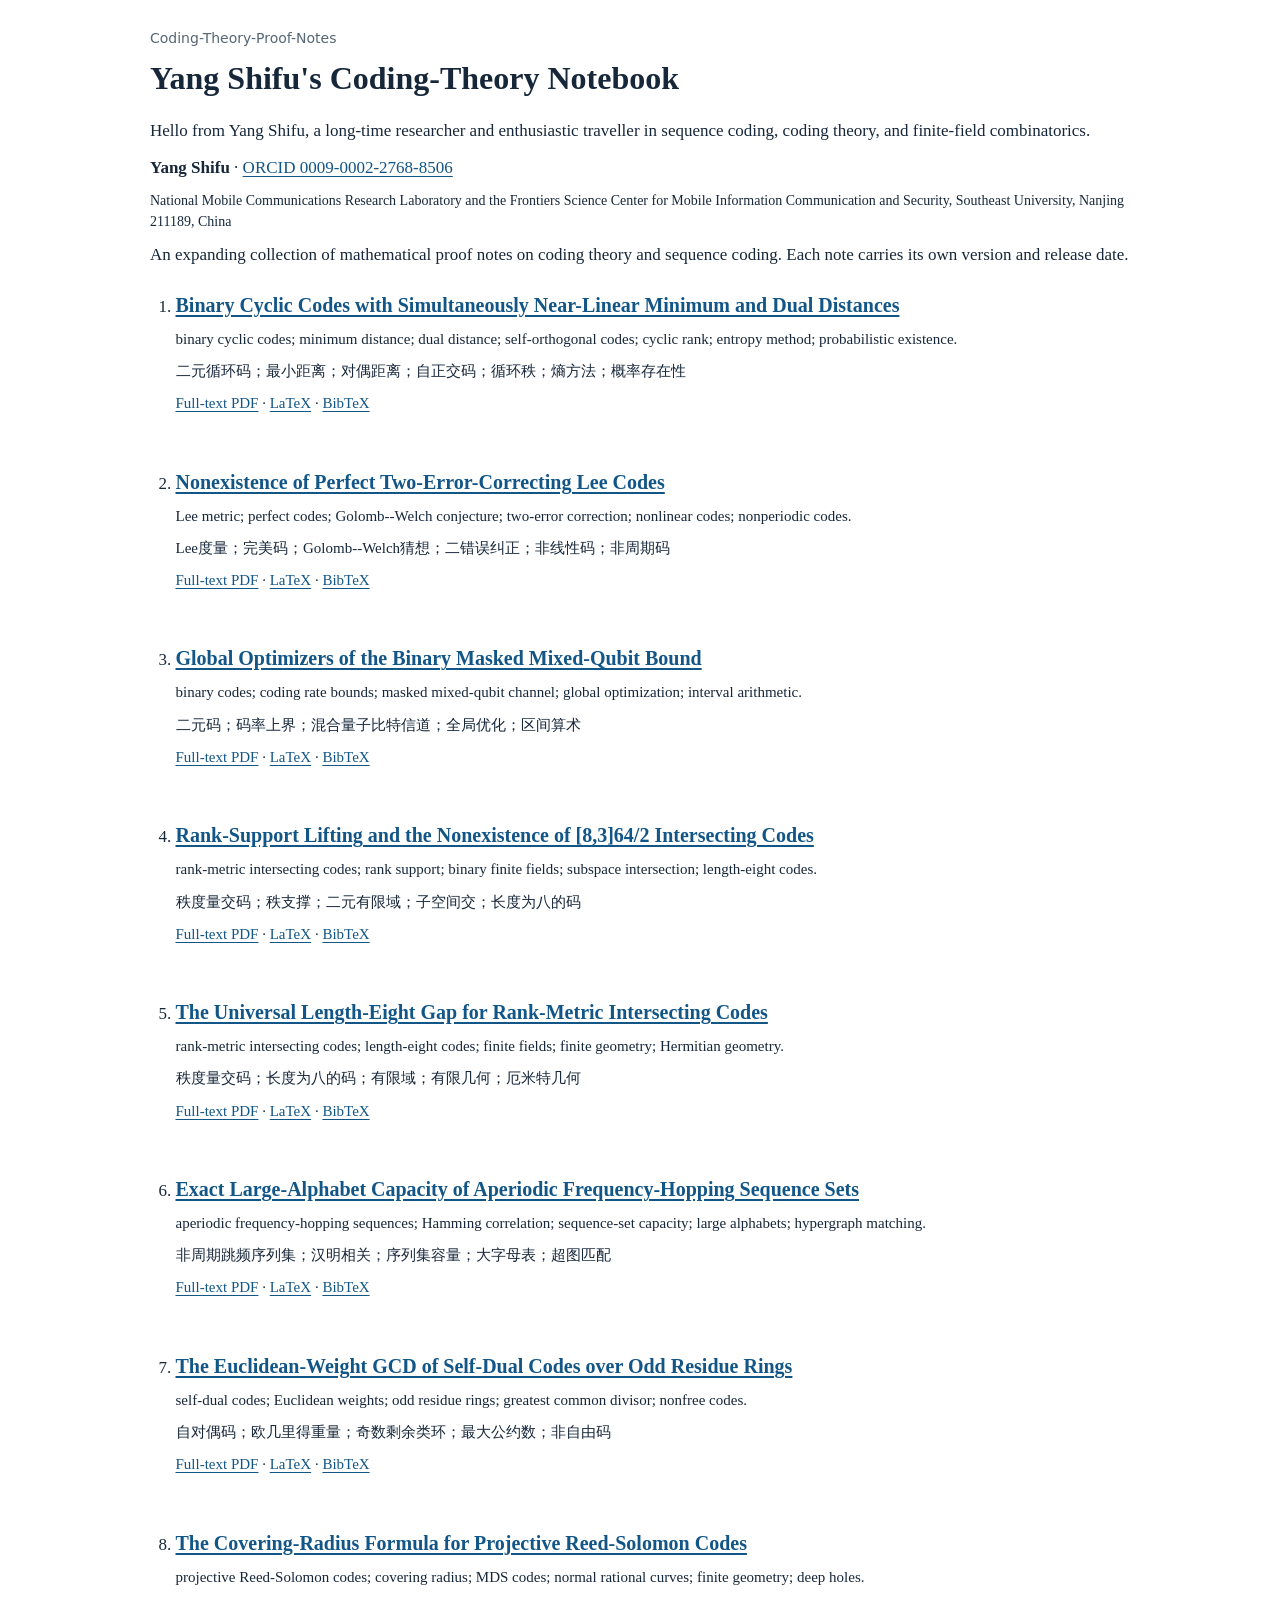
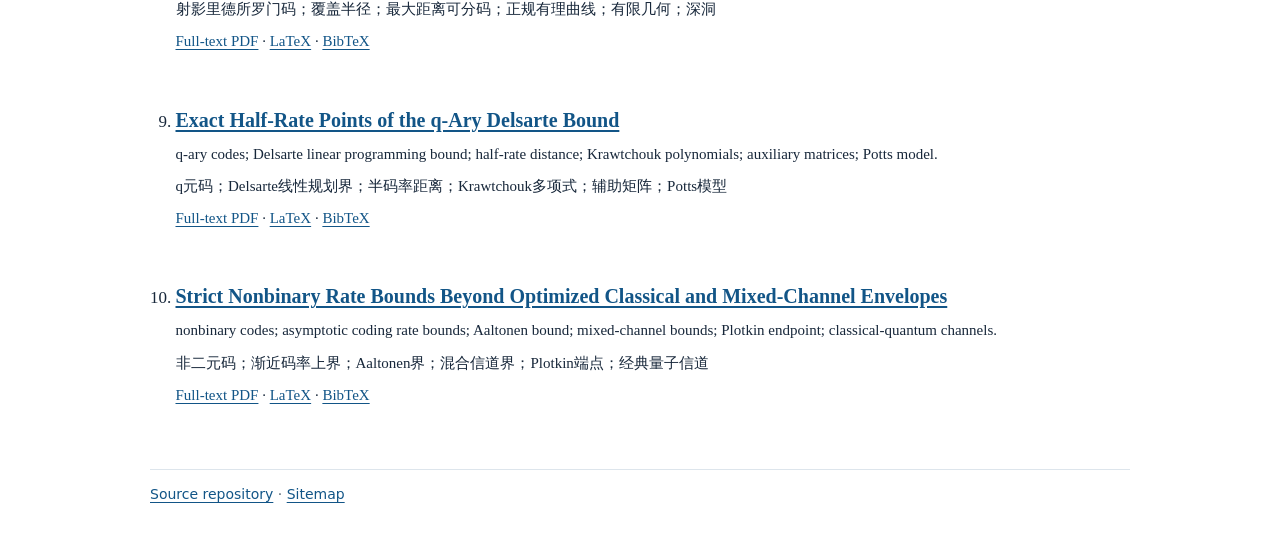
==== index.html @ 79b098e8 "Initial publication" ====
<!doctype html>
<html lang="en">
<head>
  <meta charset="utf-8">
  <meta name="google-site-verification" content="MmhAzGW1B0aaoLv4dR7khDfkvWamBBM7JXjq_nHmTCQ" />
  <meta name="viewport" content="width=device-width, initial-scale=1">
  <title>Yang Shifu&#x27;s Coding-Theory Notebook</title>
  <meta name="description" content="Mathematical proof notes by Yang Shifu on coding theory, sequence coding, finite fields and finite geometry.">
  <meta name="author" content="Yang Shifu">
  <meta name="robots" content="index,follow">
  <link rel="canonical" href="https://stalin1943.github.io/Coding-Theory-Proof-Notes/">
  <link rel="stylesheet" href="styles.css">
  <script type="application/ld+json">{"@context":"https://schema.org","@type":"CollectionPage","name":"Yang Shifu's Coding-Theory Notebook","url":"https://stalin1943.github.io/Coding-Theory-Proof-Notes/","author":{"@type":"Person","name":"Yang Shifu","sameAs":"https://orcid.org/0009-0002-2768-8506"},"@id":"https://stalin1943.github.io/Coding-Theory-Proof-Notes/#collection","dateModified":"2026-10-16"}</script>
</head>
<body>
<main>

  <header>
    <p class="kind">Coding-Theory-Proof-Notes</p>
    <h1>Yang Shifu's Coding-Theory Notebook</h1>
    <p>Hello from Yang Shifu, a long-time researcher and enthusiastic traveller in sequence coding, coding theory, and finite-field combinatorics.</p>
    <p><strong>Yang Shifu</strong> · <a href="https://orcid.org/0009-0002-2768-8506">ORCID 0009-0002-2768-8506</a></p>
    <p class="affiliation">National Mobile Communications Research Laboratory and the Frontiers Science Center for Mobile Information Communication and Security, Southeast University, Nanjing 211189, China</p>
    <p>An expanding collection of mathematical proof notes on coding theory and sequence coding. Each note carries its own version and release date.</p>
  </header>
  <ol class="notes"><li><h2><a href="binary-cyclic-minimum-dual-distance/">Binary Cyclic Codes with Simultaneously Near-Linear Minimum and Dual Distances</a></h2><p>binary cyclic codes; minimum distance; dual distance; self-orthogonal codes; cyclic rank; entropy method; probabilistic existence.</p><p lang="zh-Hans">二元循环码；最小距离；对偶距离；自正交码；循环秩；熵方法；概率存在性</p><p><a href="binary-cyclic-minimum-dual-distance/proof.pdf">Full-text PDF</a> · <a href="binary-cyclic-minimum-dual-distance/proof.tex">LaTeX</a> · <a href="binary-cyclic-minimum-dual-distance/citation.bib">BibTeX</a></p></li>
<li><h2><a href="perfect-radius-two-lee-codes/">Nonexistence of Perfect Two-Error-Correcting Lee Codes</a></h2><p>Lee metric; perfect codes; Golomb--Welch conjecture; two-error correction; nonlinear codes; nonperiodic codes.</p><p lang="zh-Hans">Lee度量；完美码；Golomb--Welch猜想；二错误纠正；非线性码；非周期码</p><p><a href="perfect-radius-two-lee-codes/proof.pdf">Full-text PDF</a> · <a href="perfect-radius-two-lee-codes/proof.tex">LaTeX</a> · <a href="perfect-radius-two-lee-codes/citation.bib">BibTeX</a></p></li>
<li><h2><a href="binary-masked-mixed-qubit-bound/">Global Optimizers of the Binary Masked Mixed-Qubit Bound</a></h2><p>binary codes; coding rate bounds; masked mixed-qubit channel; global optimization; interval arithmetic.</p><p lang="zh-Hans">二元码；码率上界；混合量子比特信道；全局优化；区间算术</p><p><a href="binary-masked-mixed-qubit-bound/proof.pdf">Full-text PDF</a> · <a href="binary-masked-mixed-qubit-bound/proof.tex">LaTeX</a> · <a href="binary-masked-mixed-qubit-bound/citation.bib">BibTeX</a></p></li>
<li><h2><a href="binary-rank-metric-length-eight/">Rank-Support Lifting and the Nonexistence of [8,3]64/2 Intersecting Codes</a></h2><p>rank-metric intersecting codes; rank support; binary finite fields; subspace intersection; length-eight codes.</p><p lang="zh-Hans">秩度量交码；秩支撑；二元有限域；子空间交；长度为八的码</p><p><a href="binary-rank-metric-length-eight/proof.pdf">Full-text PDF</a> · <a href="binary-rank-metric-length-eight/proof.tex">LaTeX</a> · <a href="binary-rank-metric-length-eight/citation.bib">BibTeX</a></p></li>
<li><h2><a href="rank-metric-length-eight-general-q/">The Universal Length-Eight Gap for Rank-Metric Intersecting Codes</a></h2><p>rank-metric intersecting codes; length-eight codes; finite fields; finite geometry; Hermitian geometry.</p><p lang="zh-Hans">秩度量交码；长度为八的码；有限域；有限几何；厄米特几何</p><p><a href="rank-metric-length-eight-general-q/proof.pdf">Full-text PDF</a> · <a href="rank-metric-length-eight-general-q/proof.tex">LaTeX</a> · <a href="rank-metric-length-eight-general-q/citation.bib">BibTeX</a></p></li>
<li><h2><a href="aperiodic-frequency-hopping-capacity/">Exact Large-Alphabet Capacity of Aperiodic Frequency-Hopping Sequence Sets</a></h2><p>aperiodic frequency-hopping sequences; Hamming correlation; sequence-set capacity; large alphabets; hypergraph matching.</p><p lang="zh-Hans">非周期跳频序列集；汉明相关；序列集容量；大字母表；超图匹配</p><p><a href="aperiodic-frequency-hopping-capacity/proof.pdf">Full-text PDF</a> · <a href="aperiodic-frequency-hopping-capacity/proof.tex">LaTeX</a> · <a href="aperiodic-frequency-hopping-capacity/citation.bib">BibTeX</a></p></li>
<li><h2><a href="self-dual-euclidean-weight-gcd/">The Euclidean-Weight GCD of Self-Dual Codes over Odd Residue Rings</a></h2><p>self-dual codes; Euclidean weights; odd residue rings; greatest common divisor; nonfree codes.</p><p lang="zh-Hans">自对偶码；欧几里得重量；奇数剩余类环；最大公约数；非自由码</p><p><a href="self-dual-euclidean-weight-gcd/proof.pdf">Full-text PDF</a> · <a href="self-dual-euclidean-weight-gcd/proof.tex">LaTeX</a> · <a href="self-dual-euclidean-weight-gcd/citation.bib">BibTeX</a></p></li>
<li><h2><a href="projective-reed-solomon-covering-radius/">The Covering-Radius Formula for Projective Reed-Solomon Codes</a></h2><p>projective Reed-Solomon codes; covering radius; MDS codes; normal rational curves; finite geometry; deep holes.</p><p lang="zh-Hans">射影里德所罗门码；覆盖半径；最大距离可分码；正规有理曲线；有限几何；深洞</p><p><a href="projective-reed-solomon-covering-radius/proof.pdf">Full-text PDF</a> · <a href="projective-reed-solomon-covering-radius/proof.tex">LaTeX</a> · <a href="projective-reed-solomon-covering-radius/citation.bib">BibTeX</a></p></li>
<li><h2><a href="qary-delsarte-half-rate/">Exact Half-Rate Points of the q-Ary Delsarte Bound</a></h2><p>q-ary codes; Delsarte linear programming bound; half-rate distance; Krawtchouk polynomials; auxiliary matrices; Potts model.</p><p lang="zh-Hans">q元码；Delsarte线性规划界；半码率距离；Krawtchouk多项式；辅助矩阵；Potts模型</p><p><a href="qary-delsarte-half-rate/proof.pdf">Full-text PDF</a> · <a href="qary-delsarte-half-rate/proof.tex">LaTeX</a> · <a href="qary-delsarte-half-rate/citation.bib">BibTeX</a></p></li>
<li><h2><a href="qary-strict-rate-bounds/">Strict Nonbinary Rate Bounds Beyond Optimized Classical and Mixed-Channel Envelopes</a></h2><p>nonbinary codes; asymptotic coding rate bounds; Aaltonen bound; mixed-channel bounds; Plotkin endpoint; classical-quantum channels.</p><p lang="zh-Hans">非二元码；渐近码率上界；Aaltonen界；混合信道界；Plotkin端点；经典量子信道</p><p><a href="qary-strict-rate-bounds/proof.pdf">Full-text PDF</a> · <a href="qary-strict-rate-bounds/proof.tex">LaTeX</a> · <a href="qary-strict-rate-bounds/citation.bib">BibTeX</a></p></li></ol>
  <footer><a href="https://github.com/stalin1943/Coding-Theory-Proof-Notes">Source repository</a> · <a href="sitemap.xml">Sitemap</a></footer>
</main>
</body>
</html>
---- styles.css ----
body{margin:0;background:#fff;color:#17273a;font:17px/1.65 Georgia,'Times New Roman',serif}main{max-width:980px;margin:28px auto;padding:0 24px}h1{font-size:2rem;line-height:1.18;margin:.35em 0 .6em}h2{font-size:1.25rem;line-height:1.3;margin:1.15em 0 .45em}p{margin:.5em 0}.kind,nav,footer{font:14px/1.5 system-ui,sans-serif;color:#566674}.author{font-size:18px}.affiliation{font-size:14px;line-height:1.5}.links a{display:inline-block;margin:0 .7em .4em 0;padding:.3em .55em;border:1px solid #c8d6e1;border-radius:3px}a{color:#125587;text-underline-offset:3px}a:hover{color:#0b3758}footer{margin:2.3em 0;border-top:1px solid #dde5ec;padding-top:1em}.notes{padding-left:1.5em}.notes li{padding:0 0 1.3em}.notes p{font-size:15px}.citation{overflow-wrap:anywhere}section{scroll-margin-top:1em}@media(max-width:600px){main{padding:0 16px;margin-top:18px}h1{font-size:1.6rem}body{font-size:16px}}
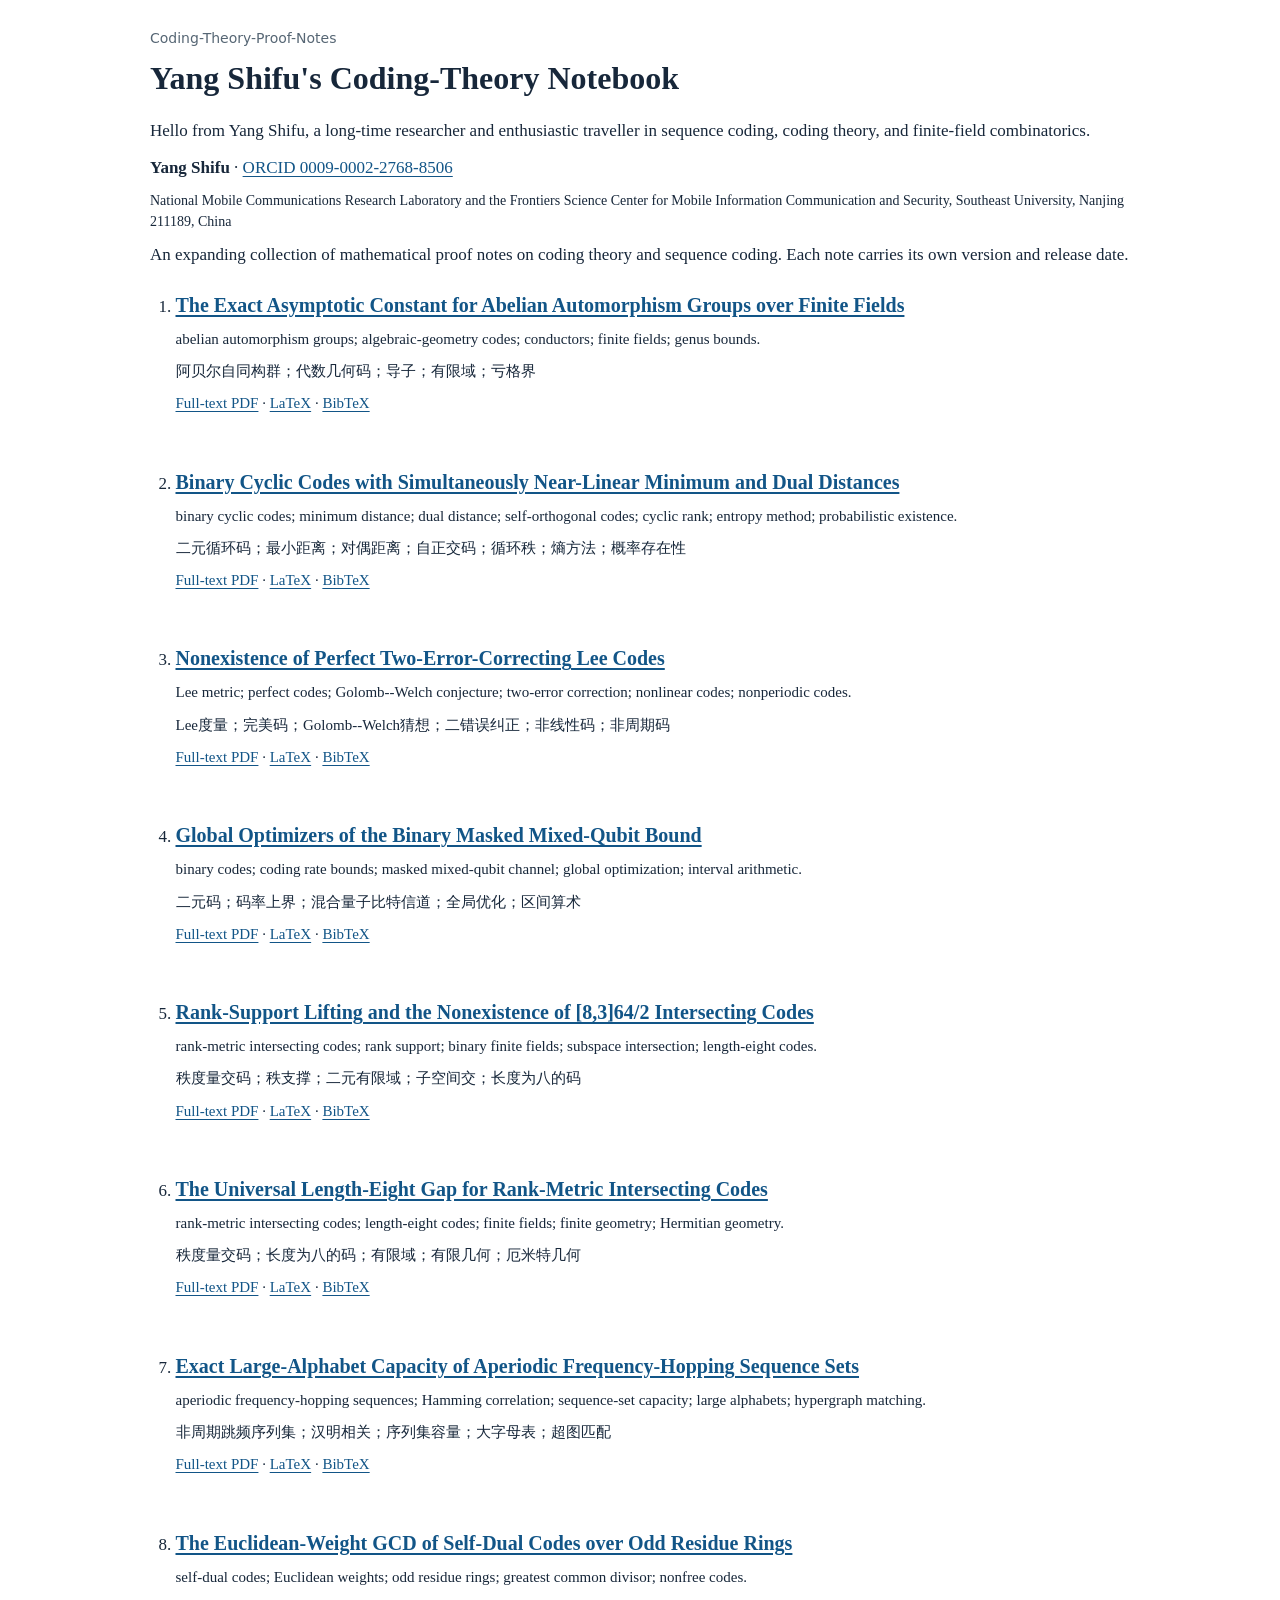
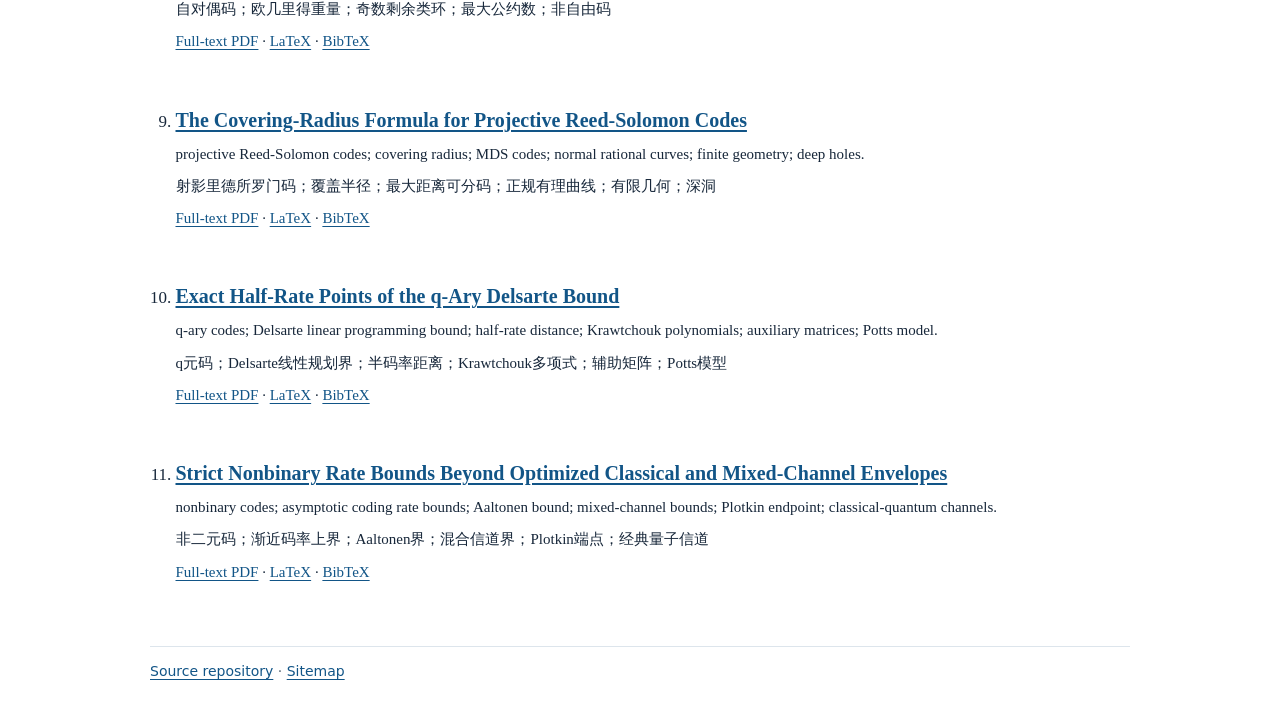
==== commit a2ccf031: "Add the M_q=2 proof note to the website collection" ====
--- a/index.html
+++ b/index.html
@@ -10,7 +10,7 @@
   <meta name="robots" content="index,follow">
   <link rel="canonical" href="https://stalin1943.github.io/Coding-Theory-Proof-Notes/">
   <link rel="stylesheet" href="styles.css">
-  <script type="application/ld+json">{"@context":"https://schema.org","@type":"CollectionPage","name":"Yang Shifu's Coding-Theory Notebook","url":"https://stalin1943.github.io/Coding-Theory-Proof-Notes/","author":{"@type":"Person","name":"Yang Shifu","sameAs":"https://orcid.org/0009-0002-2768-8506"},"@id":"https://stalin1943.github.io/Coding-Theory-Proof-Notes/#collection","dateModified":"2026-10-16"}</script>
+  <script type="application/ld+json">{"@context":"https://schema.org","@type":"CollectionPage","name":"Yang Shifu's Coding-Theory Notebook","url":"https://stalin1943.github.io/Coding-Theory-Proof-Notes/","author":{"@type":"Person","name":"Yang Shifu","sameAs":"https://orcid.org/0009-0002-2768-8506"},"@id":"https://stalin1943.github.io/Coding-Theory-Proof-Notes/#collection","dateModified":"2026-10-18"}</script>
 </head>
 <body>
 <main>
@@ -23,7 +23,8 @@
     <p class="affiliation">National Mobile Communications Research Laboratory and the Frontiers Science Center for Mobile Information Communication and Security, Southeast University, Nanjing 211189, China</p>
     <p>An expanding collection of mathematical proof notes on coding theory and sequence coding. Each note carries its own version and release date.</p>
   </header>
-  <ol class="notes"><li><h2><a href="binary-cyclic-minimum-dual-distance/">Binary Cyclic Codes with Simultaneously Near-Linear Minimum and Dual Distances</a></h2><p>binary cyclic codes; minimum distance; dual distance; self-orthogonal codes; cyclic rank; entropy method; probabilistic existence.</p><p lang="zh-Hans">二元循环码；最小距离；对偶距离；自正交码；循环秩；熵方法；概率存在性</p><p><a href="binary-cyclic-minimum-dual-distance/proof.pdf">Full-text PDF</a> · <a href="binary-cyclic-minimum-dual-distance/proof.tex">LaTeX</a> · <a href="binary-cyclic-minimum-dual-distance/citation.bib">BibTeX</a></p></li>
+  <ol class="notes"><li><h2><a href="abelian-automorphism-constant-two/">The Exact Asymptotic Constant for Abelian Automorphism Groups over Finite Fields</a></h2><p>abelian automorphism groups; algebraic-geometry codes; conductors; finite fields; genus bounds.</p><p lang="zh-Hans">阿贝尔自同构群；代数几何码；导子；有限域；亏格界</p><p><a href="abelian-automorphism-constant-two/proof.pdf">Full-text PDF</a> · <a href="abelian-automorphism-constant-two/proof.tex">LaTeX</a> · <a href="abelian-automorphism-constant-two/citation.bib">BibTeX</a></p></li>
+<li><h2><a href="binary-cyclic-minimum-dual-distance/">Binary Cyclic Codes with Simultaneously Near-Linear Minimum and Dual Distances</a></h2><p>binary cyclic codes; minimum distance; dual distance; self-orthogonal codes; cyclic rank; entropy method; probabilistic existence.</p><p lang="zh-Hans">二元循环码；最小距离；对偶距离；自正交码；循环秩；熵方法；概率存在性</p><p><a href="binary-cyclic-minimum-dual-distance/proof.pdf">Full-text PDF</a> · <a href="binary-cyclic-minimum-dual-distance/proof.tex">LaTeX</a> · <a href="binary-cyclic-minimum-dual-distance/citation.bib">BibTeX</a></p></li>
 <li><h2><a href="perfect-radius-two-lee-codes/">Nonexistence of Perfect Two-Error-Correcting Lee Codes</a></h2><p>Lee metric; perfect codes; Golomb--Welch conjecture; two-error correction; nonlinear codes; nonperiodic codes.</p><p lang="zh-Hans">Lee度量；完美码；Golomb--Welch猜想；二错误纠正；非线性码；非周期码</p><p><a href="perfect-radius-two-lee-codes/proof.pdf">Full-text PDF</a> · <a href="perfect-radius-two-lee-codes/proof.tex">LaTeX</a> · <a href="perfect-radius-two-lee-codes/citation.bib">BibTeX</a></p></li>
 <li><h2><a href="binary-masked-mixed-qubit-bound/">Global Optimizers of the Binary Masked Mixed-Qubit Bound</a></h2><p>binary codes; coding rate bounds; masked mixed-qubit channel; global optimization; interval arithmetic.</p><p lang="zh-Hans">二元码；码率上界；混合量子比特信道；全局优化；区间算术</p><p><a href="binary-masked-mixed-qubit-bound/proof.pdf">Full-text PDF</a> · <a href="binary-masked-mixed-qubit-bound/proof.tex">LaTeX</a> · <a href="binary-masked-mixed-qubit-bound/citation.bib">BibTeX</a></p></li>
 <li><h2><a href="binary-rank-metric-length-eight/">Rank-Support Lifting and the Nonexistence of [8,3]64/2 Intersecting Codes</a></h2><p>rank-metric intersecting codes; rank support; binary finite fields; subspace intersection; length-eight codes.</p><p lang="zh-Hans">秩度量交码；秩支撑；二元有限域；子空间交；长度为八的码</p><p><a href="binary-rank-metric-length-eight/proof.pdf">Full-text PDF</a> · <a href="binary-rank-metric-length-eight/proof.tex">LaTeX</a> · <a href="binary-rank-metric-length-eight/citation.bib">BibTeX</a></p></li>
